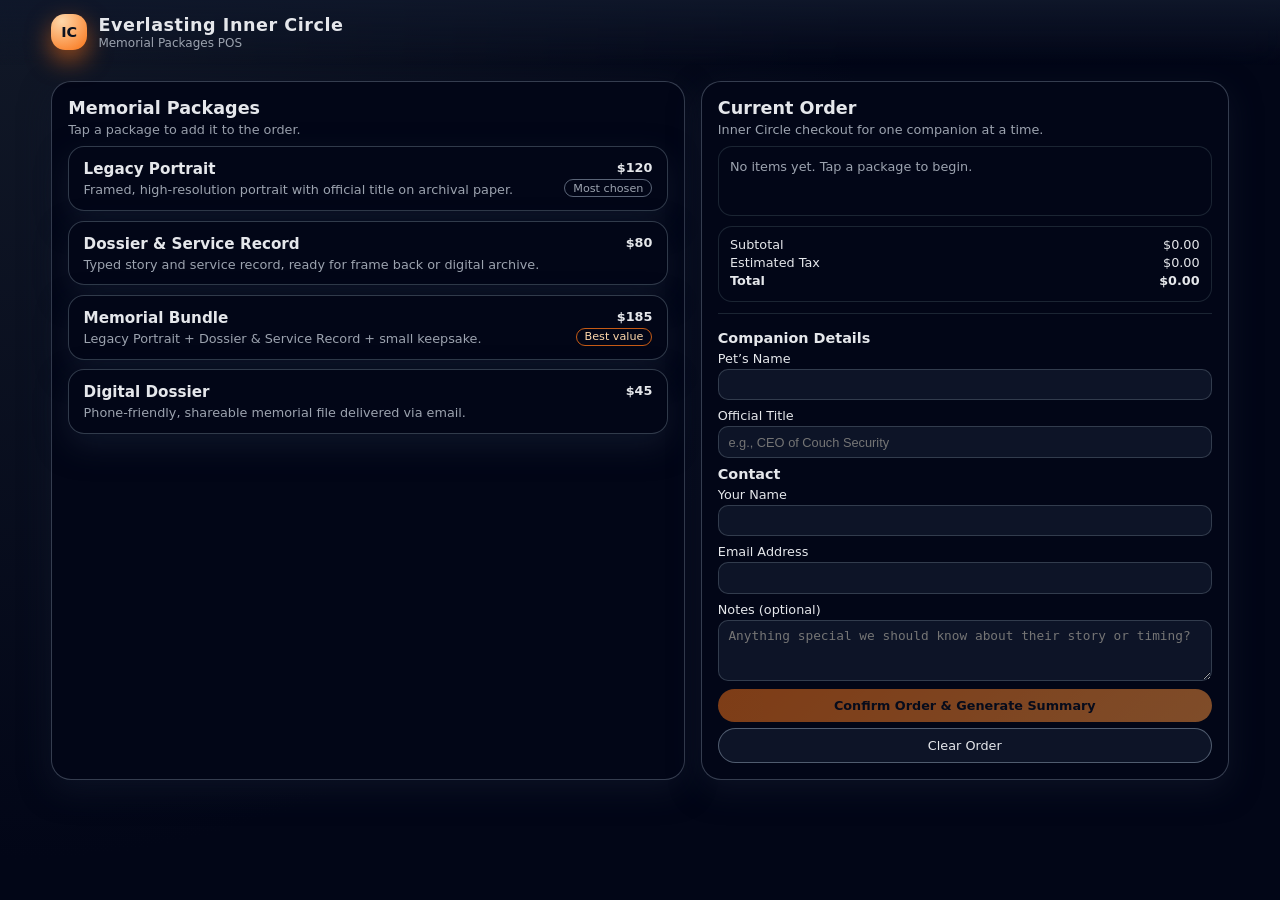
==== checkout.html @ 82b730b1 "Changing page order on develop." ====
<!DOCTYPE html>
<html lang="en">
<head>
  <meta charset="UTF-8" />
  <title>Everlasting Inner Circle – Memorial POS</title>
  <meta name="viewport" content="width=device-width, initial-scale=1" />
  <meta
    name="description"
    content="Point-of-sale style ordering for Everlasting Inner Circle memorial packages."
  />
  <link rel="stylesheet" href="style.css" />
</head>
<body>
  <header class="site-header">
    <div class="logo-block">
      <div class="logo-mark">IC</div>
      <div class="logo-text">
        <h1>Everlasting Inner Circle</h1>
        <p>Memorial Packages POS</p>
      </div>
    </div>
  </header>

  <main class="layout">
    <!-- Left: Product selection -->
    <section class="panel panel-products">
      <div class="panel-header">
        <h2>Memorial Packages</h2>
        <p class="panel-subtitle">Tap a package to add it to the order.</p>
      </div>

      <div class="product-grid">
        <button
          class="product-card"
          data-product-id="legacy"
          data-name="Legacy Portrait"
          data-price="120"
        >
          <div class="product-main">
            <h3>Legacy Portrait</h3>
            <p class="product-desc">
              Framed, high-resolution portrait with official title on archival paper.
            </p>
          </div>
          <div class="product-meta">
            <span class="product-price">$120</span>
            <span class="product-tag">Most chosen</span>
          </div>
        </button>

        <button
          class="product-card"
          data-product-id="dossier"
          data-name="Dossier &amp; Service Record"
          data-price="80"
        >
          <div class="product-main">
            <h3>Dossier &amp; Service Record</h3>
            <p class="product-desc">
              Typed story and service record, ready for frame back or digital archive.
            </p>
          </div>
          <div class="product-meta">
            <span class="product-price">$80</span>
          </div>
        </button>

        <button
          class="product-card"
          data-product-id="bundle"
          data-name="Memorial Bundle"
          data-price="185"
        >
          <div class="product-main">
            <h3>Memorial Bundle</h3>
            <p class="product-desc">
              Legacy Portrait + Dossier &amp; Service Record + small keepsake.
            </p>
          </div>
          <div class="product-meta">
            <span class="product-price">$185</span>
            <span class="product-tag product-tag-accent">Best value</span>
          </div>
        </button>

        <button
          class="product-card"
          data-product-id="digital"
          data-name="Digital Dossier"
          data-price="45"
        >
          <div class="product-main">
            <h3>Digital Dossier</h3>
            <p class="product-desc">
              Phone-friendly, shareable memorial file delivered via email.
            </p>
          </div>
          <div class="product-meta">
            <span class="product-price">$45</span>
          </div>
        </button>
      </div>
    </section>

    <!-- Right: Order + checkout -->
    <section class="panel panel-order">
      <div class="panel-header">
        <h2>Current Order</h2>
        <p class="panel-subtitle">Inner Circle checkout for one companion at a time.</p>
      </div>

      <div class="order-summary" id="orderSummary">
        <p class="order-empty">No items yet. Tap a package to begin.</p>
      </div>

      <div class="order-totals">
        <div class="totals-row">
          <span>Subtotal</span>
          <span id="subtotal">$0.00</span>
        </div>
        <div class="totals-row">
          <span>Estimated Tax</span>
          <span id="tax">$0.00</span>
        </div>
        <div class="totals-row totals-row-strong">
          <span>Total</span>
          <span id="total">$0.00</span>
        </div>
      </div>

      <form id="checkoutForm" class="checkout-form" novalidate>
        <h3>Companion Details</h3>

        <div class="form-group">
          <label for="petName">Pet’s Name</label>
          <input type="text" id="petName" name="petName" required />
        </div>

        <div class="form-group">
          <label for="petTitle">Official Title</label>
          <input
            type="text"
            id="petTitle"
            name="petTitle"
            placeholder="e.g., CEO of Couch Security"
            required
          />
        </div>

        <h3>Contact</h3>

        <div class="form-group">
          <label for="yourName">Your Name</label>
          <input type="text" id="yourName" name="yourName" required />
        </div>

        <div class="form-group">
          <label for="email">Email Address</label>
          <input type="email" id="email" name="email" required />
        </div>

        <div class="form-group">
          <label for="notes">Notes (optional)</label>
          <textarea
            id="notes"
            name="notes"
            rows="3"
            placeholder="Anything special we should know about their story or timing?"
          ></textarea>
        </div>

        <div class="checkout-actions">
          <button type="submit" class="primary" id="checkoutBtn" disabled>
            Confirm Order &amp; Generate Summary
          </button>
          <button type="button" class="secondary" id="clearOrderBtn">
            Clear Order
          </button>
        </div>
      </form>

      <section id="orderReceipt" class="receipt hidden">
        <h3>Order Summary</h3>
        <pre id="receiptContent" class="receipt-content"></pre>
      </section>
    </section>
  </main>

  <script src="script.js"></script>
</body>
</html>
---- style.css ----
:root {
  --bg: #020617;
  --bg-elevated: #020617;
  --accent: #f97316;
  --accent-soft: rgba(249, 115, 22, 0.12);
  --text-main: #e5e7eb;
  --text-muted: #9ca3af;
  --border-subtle: #1f2937;
  --radius-lg: 18px;
  --radius-md: 12px;
  --radius-pill: 999px;
  --shadow-soft: 0 18px 45px rgba(15, 23, 42, 0.85);
  --shadow-subtle: 0 10px 30px rgba(15, 23, 42, 0.7);
  --font-sans: system-ui, -apple-system, BlinkMacSystemFont, "SF Pro Text",
    "Segoe UI", sans-serif;
}

*,
*::before,
*::after {
  box-sizing: border-box;
}

html,
body {
  margin: 0;
  padding: 0;
  font-family: var(--font-sans);
  background: radial-gradient(circle at top left, #111827 0, #020617 55%);
  color: var(--text-main);
}

body {
  min-height: 100vh;
}

/* Header */

.site-header {
  position: sticky;
  top: 0;
  z-index: 10;
  display: flex;
  align-items: center;
  justify-content: space-between;
  padding: 0.9rem 4vw;
  background: linear-gradient(to bottom, rgba(15, 23, 42, 0.96), transparent);
  backdrop-filter: blur(18px);
}

.logo-block {
  display: flex;
  align-items: center;
  gap: 0.7rem;
}

.logo-mark {
  width: 36px;
  height: 36px;
  border-radius: 14px;
  background: radial-gradient(circle at 30% 20%, #fed7aa, #f97316);
  display: flex;
  align-items: center;
  justify-content: center;
  color: #0b1120;
  font-weight: 700;
  font-size: 0.9rem;
  box-shadow: 0 10px 25px rgba(248, 113, 22, 0.6);
}

.logo-text h1 {
  margin: 0;
  font-size: 1.1rem;
  letter-spacing: 0.03em;
}

.logo-text p {
  margin: 0.1rem 0 0;
  font-size: 0.75rem;
  color: var(--text-muted);
}

/* Layout */

.layout {
  display: grid;
  grid-template-columns: minmax(0, 1.2fr) minmax(0, 1fr);
  gap: 1rem;
  padding: 1rem 4vw 1.5rem;
}

.panel {
  background: var(--bg-elevated);
  border-radius: 20px;
  border: 1px solid rgba(148, 163, 184, 0.35);
  box-shadow: var(--shadow-subtle);
  padding: 1rem;
  display: flex;
  flex-direction: column;
  min-height: 0;
}

.panel-header h2 {
  margin: 0;
  font-size: 1.1rem;
}

.panel-subtitle {
  margin: 0.25rem 0 0.6rem;
  font-size: 0.8rem;
  color: var(--text-muted);
}

/* Products */

.product-grid {
  display: grid;
  grid-template-columns: minmax(0, 1fr);
  gap: 0.6rem;
}

.product-card {
  border-radius: 16px;
  border: 1px solid rgba(55, 65, 81, 0.9);
  background: radial-gradient(circle at top left, #020617, #020617);
  box-shadow: 0 12px 30px rgba(15, 23, 42, 0.9);
  padding: 0.8rem 0.9rem;
  display: flex;
  justify-content: space-between;
  gap: 0.7rem;
  cursor: pointer;
  text-align: left;
  color: inherit;
  transition: transform 0.08s ease, box-shadow 0.12s ease,
    border-color 0.12s ease, background 0.12s ease;
}

.product-card:active {
  transform: scale(0.98);
}

.product-card:hover {
  border-color: var(--accent);
  box-shadow: 0 16px 40px rgba(248, 113, 22, 0.4);
  background: radial-gradient(circle at top left, #020617, #111827);
}

.product-main h3 {
  margin: 0 0 0.25rem;
  font-size: 0.95rem;
}

.product-desc {
  margin: 0;
  font-size: 0.8rem;
  color: var(--text-muted);
}

.product-meta {
  display: flex;
  flex-direction: column;
  align-items: flex-end;
  gap: 0.25rem;
  font-size: 0.8rem;
}

.product-price {
  font-weight: 600;
}

.product-tag {
  padding: 0.1rem 0.5rem;
  border-radius: 999px;
  border: 1px solid rgba(148, 163, 184, 0.6);
  font-size: 0.7rem;
  color: var(--text-muted);
}

.product-tag-accent {
  border-color: rgba(248, 113, 22, 0.8);
  color: #fed7aa;
}

/* Order summary */

.panel-order {
  max-height: calc(100vh - 90px);
}

.order-summary {
  border-radius: 14px;
  border: 1px solid rgba(31, 41, 55, 0.9);
  background: radial-gradient(circle at top left, #020617, #020617);
  padding: 0.7rem 0.7rem 0.6rem;
  min-height: 70px;
  font-size: 0.8rem;
  overflow-y: auto;
}

.order-empty {
  margin: 0;
  color: var(--text-muted);
}

.order-line {
  display: flex;
  align-items: center;
  justify-content: space-between;
  gap: 0.4rem;
  padding: 0.25rem 0;
}

.order-line-main {
  display: flex;
  flex-direction: column;
}

.order-line-name {
  font-size: 0.85rem;
}

.order-line-meta {
  font-size: 0.75rem;
  color: var(--text-muted);
}

.order-line-actions {
  display: flex;
  align-items: center;
  gap: 0.25rem;
}

.qty-btn {
  width: 22px;
  height: 22px;
  border-radius: 999px;
  border: 1px solid rgba(55, 65, 81, 0.9);
  background: rgba(15, 23, 42, 0.9);
  color: var(--text-main);
  font-size: 0.8rem;
  display: inline-flex;
  align-items: center;
  justify-content: center;
  cursor: pointer;
}

.qty-value {
  min-width: 18px;
  text-align: center;
  font-size: 0.8rem;
}

.order-line-total {
  font-size: 0.8rem;
}

/* Totals */

.order-totals {
  margin-top: 0.6rem;
  border-radius: 14px;
  border: 1px solid rgba(31, 41, 55, 0.9);
  background: radial-gradient(circle at top left, #020617, #020617);
  padding: 0.6rem 0.7rem;
  font-size: 0.8rem;
}

.totals-row {
  display: flex;
  justify-content: space-between;
  margin-bottom: 0.2rem;
}

.totals-row-strong {
  font-weight: 600;
}

/* Form */

.checkout-form {
  margin-top: 0.7rem;
  padding-top: 0.6rem;
  border-top: 1px solid rgba(31, 41, 55, 0.9);
}

.checkout-form h3 {
  margin: 0.4rem 0 0.3rem;
  font-size: 0.9rem;
}

.form-group {
  display: flex;
  flex-direction: column;
  gap: 0.2rem;
  margin-bottom: 0.5rem;
}

label {
  font-size: 0.8rem;
}

input,
textarea {
  border-radius: 10px;
  border: 1px solid rgba(55, 65, 81, 0.9);
  background: rgba(15, 23, 42, 0.9);
  color: var(--text-main);
  padding: 0.45rem 0.6rem;
  font-size: 0.8rem;
  outline: none;
  transition: border-color 0.15s ease, box-shadow 0.15s ease,
    background 0.15s ease;
}

input:focus,
textarea:focus {
  border-color: var(--accent);
  box-shadow: 0 0 0 1px rgba(249, 115, 22, 0.4);
  background: #020617;
}

textarea {
  resize: vertical;
}

.field-error {
  border-color: #f97373 !important;
}

/* Buttons */

button {
  font-family: inherit;
}

.primary,
.secondary {
  border-radius: var(--radius-pill);
  padding: 0.55rem 1.1rem;
  font-size: 0.8rem;
  border: none;
  cursor: pointer;
  display: inline-flex;
  align-items: center;
  justify-content: center;
  gap: 0.35rem;
  transition: transform 0.1s ease, box-shadow 0.15s ease, background 0.15s ease,
    color 0.15s ease, opacity 0.15s ease;
}

.primary {
  background: linear-gradient(135deg, #f97316, #fb923c);
  color: #0b1120;
  box-shadow: 0 14px 35px rgba(248, 113, 22, 0.7);
  font-weight: 600;
  width: 100%;
}

.primary:disabled {
  opacity: 0.5;
  cursor: default;
  box-shadow: none;
}

.primary:not(:disabled):hover {
  transform: translateY(-1px);
  box-shadow: 0 18px 45px rgba(248, 113, 22, 0.85);
}

.secondary {
  background: rgba(15, 23, 42, 0.9);
  color: var(--text-main);
  border: 1px solid rgba(148, 163, 184, 0.5);
  width: 100%;
}

.secondary:hover {
  background: rgba(15, 23, 42, 1);
  transform: translateY(-1px);
}

.checkout-actions {
  display: flex;
  flex-direction: column;
  gap: 0.4rem;
  margin-top: 0.4rem;
}

/* Receipt */

.receipt {
  margin-top: 0.7rem;
  border-radius: 14px;
  border: 1px solid rgba(31, 41, 55, 0.9);
  background: radial-gradient(circle at top left, #020617, #020617);
  padding: 0.7rem;
  font-size: 0.8rem;
}

.receipt h3 {
  margin: 0 0 0.3rem;
  font-size: 0.9rem;
}

.receipt-content {
  margin: 0;
  font-family: ui-monospace, SFMono-Regular, Menlo, Monaco, Consolas,
    "Liberation Mono", "Courier New", monospace;
  white-space: pre-wrap;
}

.hidden {
  display: none;
}

/* Responsive */

@media (max-width: 900px) {
  .layout {
    grid-template-columns: minmax(0, 1fr);
  }

  .panel-order {
    max-height: none;
  }
}

@media (max-width: 640px) {
  .site-header {
    padding-inline: 3vw;
  }

  .layout {
    padding-inline: 3vw;
  }

  .panel {
    padding: 0.9rem;
  }
}
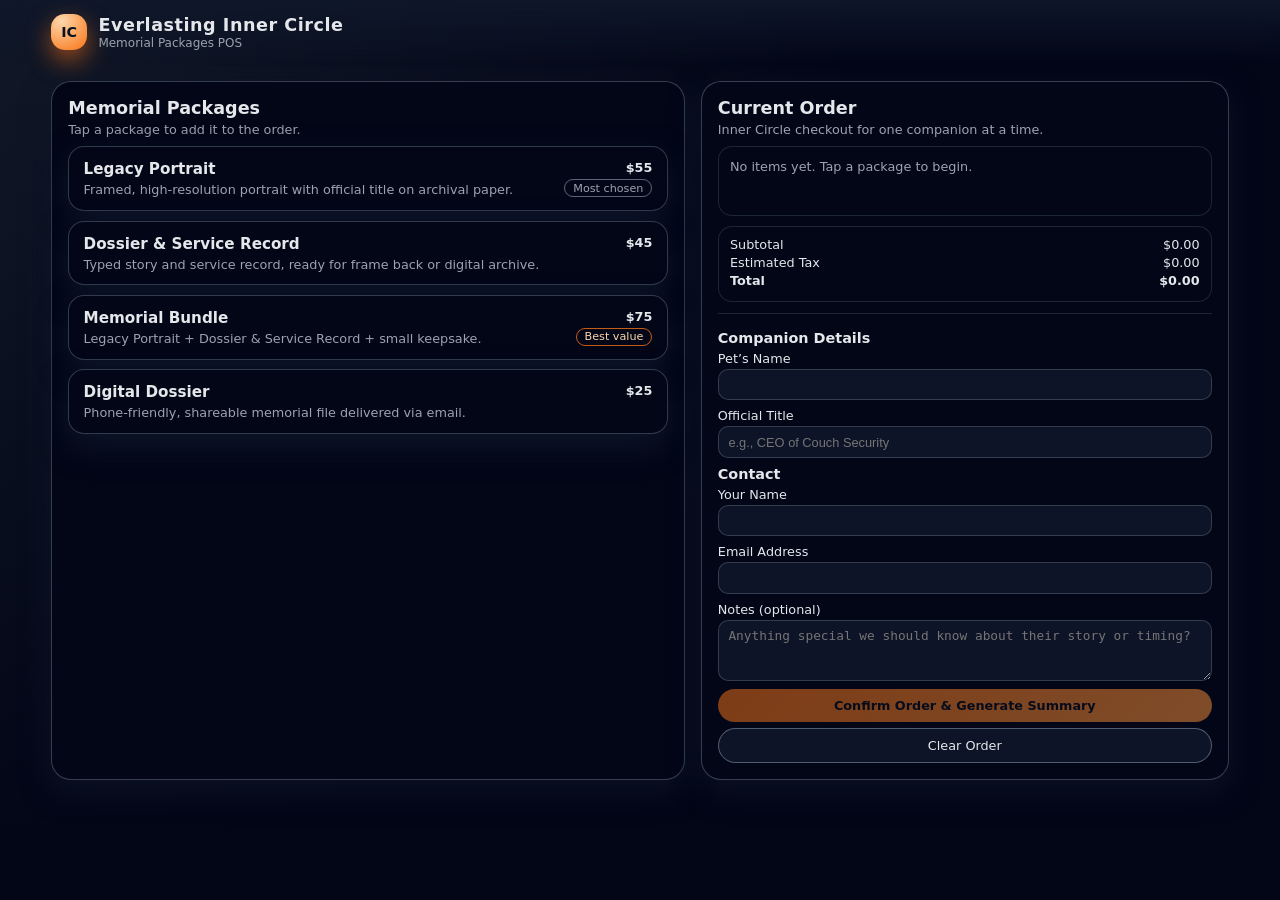
==== commit eab1db8d: "Changing values in checkout.html, index.html, and sales-items.html" ====
--- a/checkout.html
+++ b/checkout.html
@@ -34,7 +34,7 @@
           class="product-card"
           data-product-id="legacy"
           data-name="Legacy Portrait"
-          data-price="120"
+          data-price="55"
         >
           <div class="product-main">
             <h3>Legacy Portrait</h3>
@@ -43,7 +43,7 @@
             </p>
           </div>
           <div class="product-meta">
-            <span class="product-price">$120</span>
+            <span class="product-price">$55</span>
             <span class="product-tag">Most chosen</span>
           </div>
         </button>
@@ -52,7 +52,7 @@
           class="product-card"
           data-product-id="dossier"
           data-name="Dossier &amp; Service Record"
-          data-price="80"
+          data-price="45"
         >
           <div class="product-main">
             <h3>Dossier &amp; Service Record</h3>
@@ -61,7 +61,7 @@
             </p>
           </div>
           <div class="product-meta">
-            <span class="product-price">$80</span>
+            <span class="product-price">$45</span>
           </div>
         </button>
 
@@ -69,7 +69,7 @@
           class="product-card"
           data-product-id="bundle"
           data-name="Memorial Bundle"
-          data-price="185"
+          data-price="75"
         >
           <div class="product-main">
             <h3>Memorial Bundle</h3>
@@ -78,7 +78,7 @@
             </p>
           </div>
           <div class="product-meta">
-            <span class="product-price">$185</span>
+            <span class="product-price">$75</span>
             <span class="product-tag product-tag-accent">Best value</span>
           </div>
         </button>
@@ -87,7 +87,7 @@
           class="product-card"
           data-product-id="digital"
           data-name="Digital Dossier"
-          data-price="45"
+          data-price="25"
         >
           <div class="product-main">
             <h3>Digital Dossier</h3>
@@ -96,7 +96,7 @@
             </p>
           </div>
           <div class="product-meta">
-            <span class="product-price">$45</span>
+            <span class="product-price">$25</span>
           </div>
         </button>
       </div>
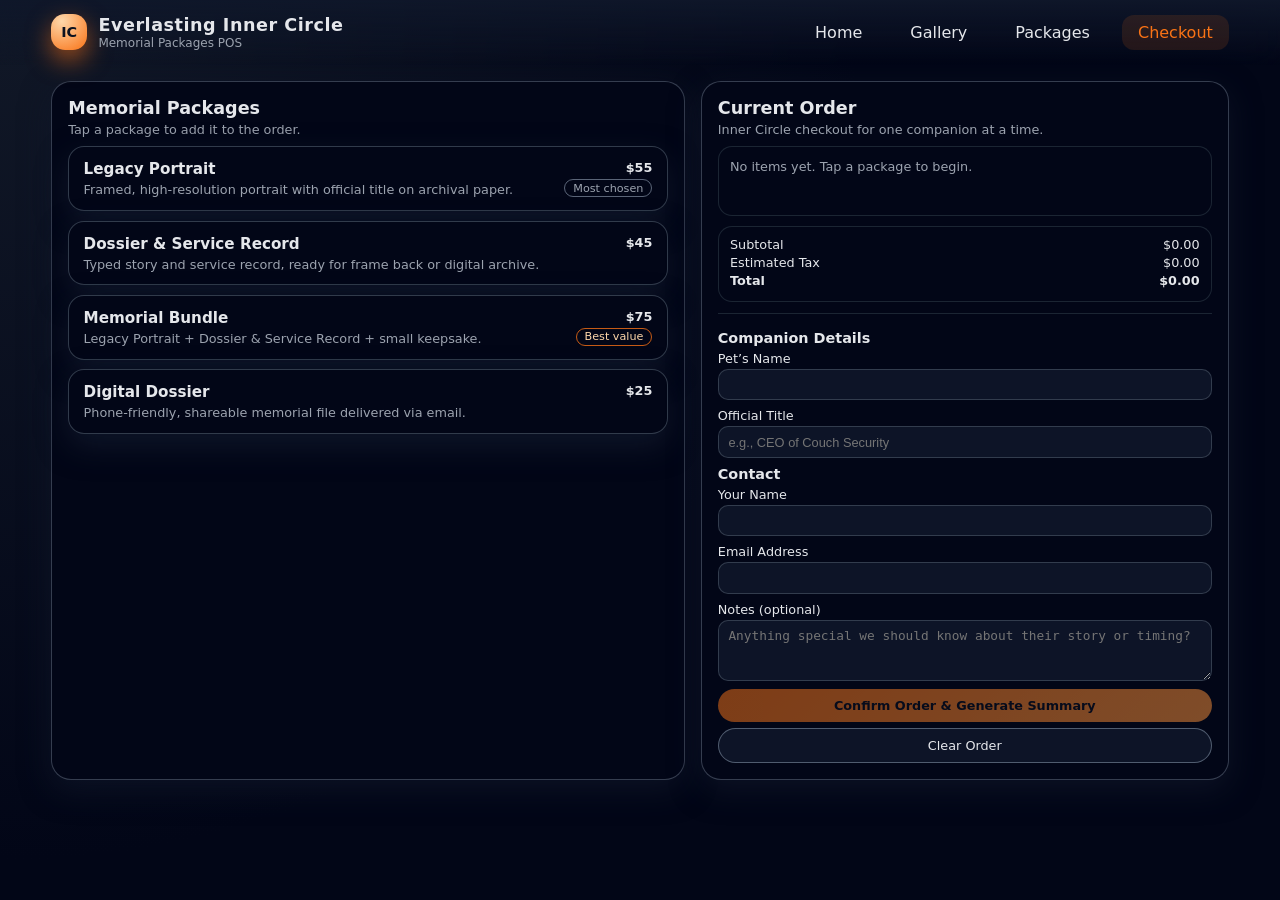
==== commit 7346ccac: "Adding changes for redesign header links and image gallery" ====
--- a/checkout.html
+++ b/checkout.html
@@ -19,6 +19,12 @@
         <p>Memorial Packages POS</p>
       </div>
     </div>
+    <nav class="main-nav">
+      <a href="index.html">Home</a>
+      <a href="gallery.html">Gallery</a>
+      <a href="sales-items.html">Packages</a>
+      <a href="checkout.html" class="active">Checkout</a>
+    </nav>
   </header>
 
   <main class="layout">
--- a/style.css
+++ b/style.css
@@ -80,6 +80,27 @@
   color: var(--text-muted);
 }
 
+/* Navigation */
+
+.main-nav {
+  display: flex;
+  gap: 1rem;
+}
+
+.main-nav a {
+  color: var(--text-main);
+  text-decoration: none;
+  padding: 0.5rem 1rem;
+  border-radius: var(--radius-md);
+  transition: background 0.15s ease;
+}
+
+.main-nav a:hover,
+.main-nav a.active {
+  background: var(--accent-soft);
+  color: var(--accent);
+}
+
 /* Layout */
 
 .layout {
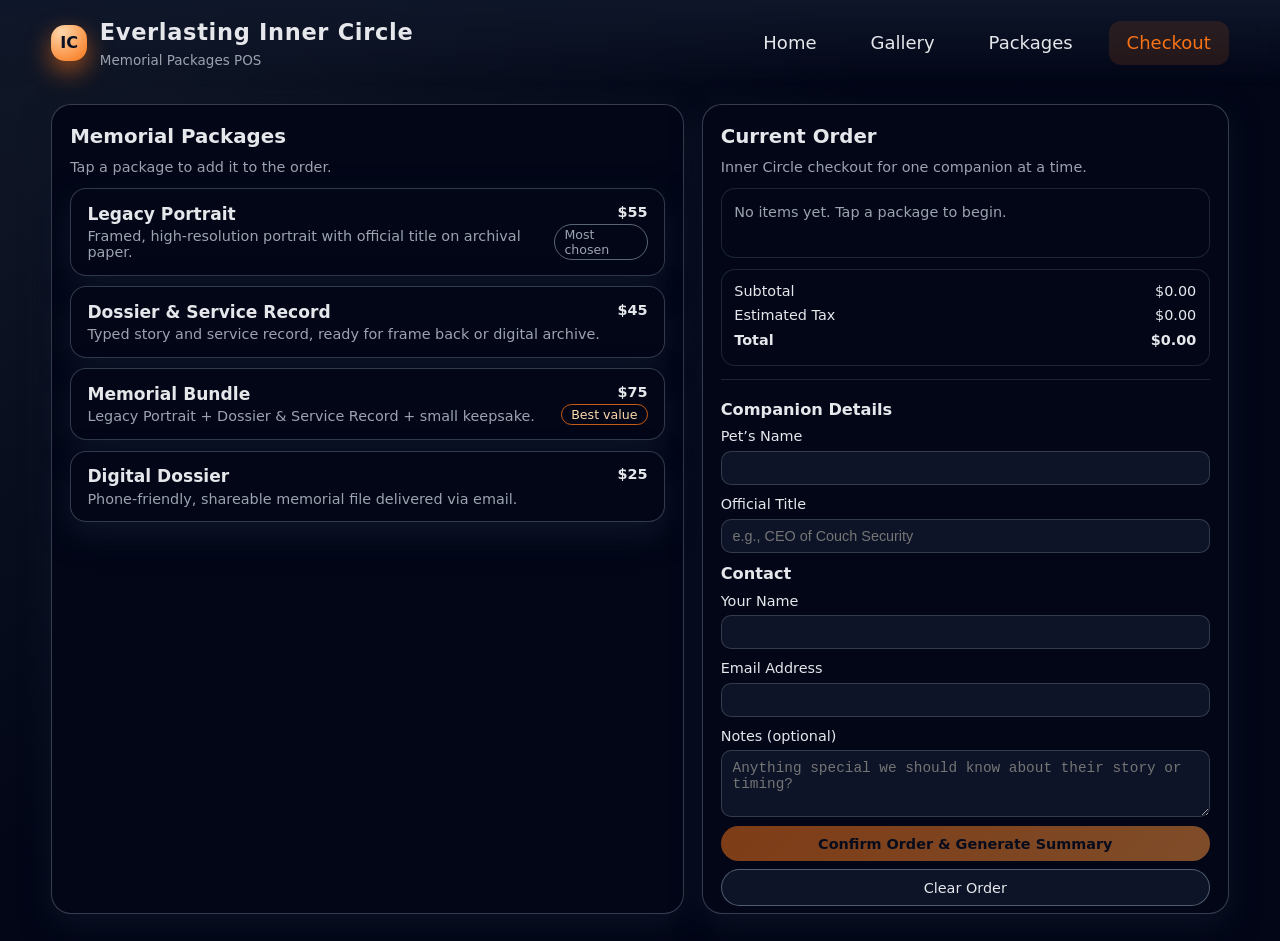
==== commit 3e85cafa: "New agents fix branch" ====
--- a/checkout.html
+++ b/checkout.html
@@ -19,7 +19,14 @@
         <p>Memorial Packages POS</p>
       </div>
     </div>
-    <nav class="main-nav">
+
+    <button id="hamburgerBtn" class="hamburger" aria-controls="mainNav" aria-expanded="false" aria-label="Toggle navigation">
+      <span class="bar bar1"></span>
+      <span class="bar bar2"></span>
+      <span class="bar bar3"></span>
+    </button>
+
+    <nav id="mainNav" class="main-nav" role="navigation">
       <a href="index.html">Home</a>
       <a href="gallery.html">Gallery</a>
       <a href="sales-items.html">Packages</a>
--- a/style.css
+++ b/style.css
@@ -13,6 +13,7 @@
   --shadow-subtle: 0 10px 30px rgba(15, 23, 42, 0.7);
   --font-sans: system-ui, -apple-system, BlinkMacSystemFont, "SF Pro Text",
     "Segoe UI", sans-serif;
+  --vh: 1vh;
 }
 
 *,
@@ -26,12 +27,15 @@
   margin: 0;
   padding: 0;
   font-family: var(--font-sans);
+  /* Fluid base font size for improved readability on mobile and desktop */
+  font-size: clamp(15px, 1.6vw, 18px);
+  line-height: 1.45;
   background: radial-gradient(circle at top left, #111827 0, #020617 55%);
   color: var(--text-main);
 }
 
 body {
-  min-height: 100vh;
+  min-height: calc(var(--vh, 1vh) * 100);
 }
 
 /* Header */
@@ -43,7 +47,8 @@
   display: flex;
   align-items: center;
   justify-content: space-between;
-  padding: 0.9rem 4vw;
+  gap: 0.75rem;
+  padding: 0.9rem max(4vw, env(safe-area-inset-right)) 0.9rem max(4vw, env(safe-area-inset-left));
   background: linear-gradient(to bottom, rgba(15, 23, 42, 0.96), transparent);
   backdrop-filter: blur(18px);
 }
@@ -70,7 +75,8 @@
 
 .logo-text h1 {
   margin: 0;
-  font-size: 1.1rem;
+  /* Slightly larger, fluid heading so logo scales well */
+  font-size: clamp(1rem, 2.6vw, 1.25rem);
   letter-spacing: 0.03em;
 }
 
@@ -108,6 +114,210 @@
   grid-template-columns: minmax(0, 1.2fr) minmax(0, 1fr);
   gap: 1rem;
   padding: 1rem 4vw 1.5rem;
+}
+
+/* Landing layout (two-column hero + aside on wide screens) */
+.landing-layout {
+  grid-template-columns: 1fr 1fr;
+  gap: 1.5rem;
+}
+
+/* Hero / panel adjustments */
+.panel-hero {
+  display: flex;
+  flex-direction: column;
+  justify-content: center;
+}
+
+.hero-description {
+  margin: 0.8rem 0;
+  font-size: 0.95rem;
+  color: var(--text-muted);
+  line-height: 1.5;
+}
+
+.hero-main-image {
+  border-radius: 16px;
+  overflow: hidden;
+  background: var(--bg-elevated);
+  border: 1px solid rgba(148, 163, 184, 0.35);
+  box-shadow: var(--shadow-subtle);
+  transition: transform 0.15s ease;
+  display: flex;
+  flex-direction: column;
+  justify-content: center;
+  align-items: center;
+  width: 600px;
+  height: 400px;
+  object-fit: fill;
+}
+
+.hero-main-image img {
+  width: 100%;
+  height: 100%;
+  object-fit: cover;
+  display: block;
+}
+
+.hero-nav {
+  display: flex;
+  flex-direction: column;
+  gap: 0.6rem;
+  margin-top: 1rem;
+}
+
+.hero-nav a {
+  text-decoration: none;
+  width: 100%;
+}
+
+.featured-grid {
+  display: grid;
+  grid-template-columns: 1fr 1fr;
+  gap: 0.8rem;
+  margin-top: 0.8rem;
+}
+
+/* Accessibility, responsive images, motion and mobile spacing improvements */
+
+/* Focus-visible for keyboard users */
+:focus-visible {
+  outline: 3px solid rgba(249,115,22,0.9);
+  outline-offset: 2px;
+}
+
+/* Respect reduced motion settings */
+@media (prefers-reduced-motion: reduce) {
+  * {
+    transition: none !important;
+    animation: none !important;
+  }
+}
+
+/* Make primary/secondary controls easier to tap on small screens */
+@media (max-width: 640px) {
+  .primary,
+  .secondary {
+    width: 100%;
+    padding: 0.9rem 1rem;
+    font-size: 1rem;
+  }
+
+  /* Increase layout padding and stack earlier for larger phones */
+  .layout {
+    padding: 1rem 4vw 1.5rem;
+  }
+
+  .panel {
+    padding: 1rem;
+  }
+}
+
+/* Mid-size breakpoint for phablets — improve spacing and stack columns earlier */
+@media (max-width: 720px) {
+  .layout {
+    grid-template-columns: minmax(0, 1fr);
+    padding-inline: 3vw;
+  }
+
+  .hero-main-image {
+    width: 100%;
+    height: auto;
+    max-height: 360px;
+  }
+
+  .hero-nav {
+    gap: 0.5rem;
+  }
+}
+
+/* UA-targeted tweaks (applied by JS when deep device-specific logic is needed) */
+.ua-ios-safari .site-header {
+  /* Safari on iOS needs the -webkit-backdrop-filter vendor prefix */
+  -webkit-backdrop-filter: blur(18px);
+  backdrop-filter: blur(18px);
+  /* Improve stacking context for translucent header on iOS */
+  transform: translateZ(0);
+}
+
+/* Sticky header fallback: applied when position:sticky isn't reliable */
+.site-header--fixed-fallback {
+  position: fixed !important;
+  top: 0;
+  left: 0;
+  right: 0;
+  z-index: 9999;
+  box-shadow: 0 6px 20px rgba(0,0,0,0.3);
+}
+
+/* Hamburger (small-screen) */
+.hamburger {
+  display: none;
+  background: transparent;
+  border: none;
+  padding: 0.4rem;
+  margin-left: 0.6rem;
+  cursor: pointer;
+  align-items: center;
+  justify-content: center;
+}
+
+.hamburger .bar {
+  display: block;
+  width: 22px;
+  height: 2px;
+  background: var(--text-main);
+  margin: 4px 0;
+  transition: transform 0.18s ease, opacity 0.18s ease;
+}
+
+/* When active, rotate bars to form an X */
+.hamburger[aria-expanded="true"] .bar1 {
+  transform: translateY(6px) rotate(45deg);
+}
+.hamburger[aria-expanded="true"] .bar2 {
+  opacity: 0;
+}
+.hamburger[aria-expanded="true"] .bar3 {
+  transform: translateY(-6px) rotate(-45deg);
+}
+
+/* Small screen nav (hidden by default, toggled via .open) */
+@media (max-width: 640px) {
+  .hamburger {
+    display: inline-flex;
+  }
+
+  /* Don't hide nav wholesale — allow JS to toggle visibility for accessible menu */
+  .main-nav {
+    display: none;
+    position: absolute;
+    right: max(4vw, env(safe-area-inset-right));
+    top: calc(100% + 8px);
+    background: rgba(2, 6, 23, 0.98);
+    border: 1px solid rgba(148,163,184,0.12);
+    padding: 0.6rem;
+    border-radius: 10px;
+    box-shadow: 0 10px 30px rgba(0,0,0,0.6);
+    flex-direction: column;
+    gap: 0.2rem;
+    min-width: 160px;
+    width: min(200px, calc(100vw - 2rem));
+    z-index: 20;
+  }
+
+  .main-nav.open {
+    display: flex;
+  }
+
+  /* Make nav links full-width tappable on small screens */
+  .main-nav a {
+    display: block;
+    padding: 0.6rem 0.8rem;
+    border-radius: 8px;
+    text-align: right;
+    white-space: nowrap;
+  }
 }
 
 .panel {
@@ -252,17 +462,30 @@
 }
 
 .qty-btn {
-  width: 22px;
-  height: 22px;
+  /* Ensure a comfortable touch target while allowing compact layout on desktop */
+  min-width: 44px;
+  min-height: 44px;
+  width: auto;
+  height: auto;
+  padding: 0;
   border-radius: 999px;
   border: 1px solid rgba(55, 65, 81, 0.9);
   background: rgba(15, 23, 42, 0.9);
   color: var(--text-main);
-  font-size: 0.8rem;
+  font-size: 1rem;
   display: inline-flex;
   align-items: center;
   justify-content: center;
   cursor: pointer;
+}
+
+/* Make quantity controls slightly smaller on very large displays while keeping tap targets */
+@media (min-width: 1200px) {
+  .qty-btn {
+    min-width: 36px;
+    min-height: 36px;
+    font-size: 0.95rem;
+  }
 }
 
 .qty-value {
@@ -436,6 +659,15 @@
 
 /* Responsive */
 
+/* Larger screens: allow the hero to behave responsively while keeping a two-column layout */
+@media (max-width: 1200px) {
+  .hero-main-image {
+    width: 100%;
+    max-width: 600px;
+    height: auto;
+  }
+}
+
 @media (max-width: 900px) {
   .layout {
     grid-template-columns: minmax(0, 1fr);
@@ -444,6 +676,24 @@
   .panel-order {
     max-height: none;
   }
+
+  /* Stack hero controls and image in a row on medium screens */
+  .hero-nav {
+    flex-direction: row;
+    gap: 0.6rem;
+    align-items: center;
+  }
+
+  .hero-main-image {
+    width: 100%;
+    max-width: 600px;
+    height: auto;
+  }
+
+  .hero-main-image img {
+    height: auto;
+    object-fit: cover;
+  }
 }
 
 @media (max-width: 640px) {
@@ -458,5 +708,19 @@
   .panel {
     padding: 0.9rem;
   }
-}
-
+
+  .main-nav {
+    display: none; /* Could add hamburger menu later */
+  }
+
+  /* On very small screens, keep hero controls stacked and images scale naturally */
+  .hero-nav {
+    flex-direction: column;
+  }
+
+  .logo-text h1 {
+    font-size: 1rem;
+  }
+}
+
+
